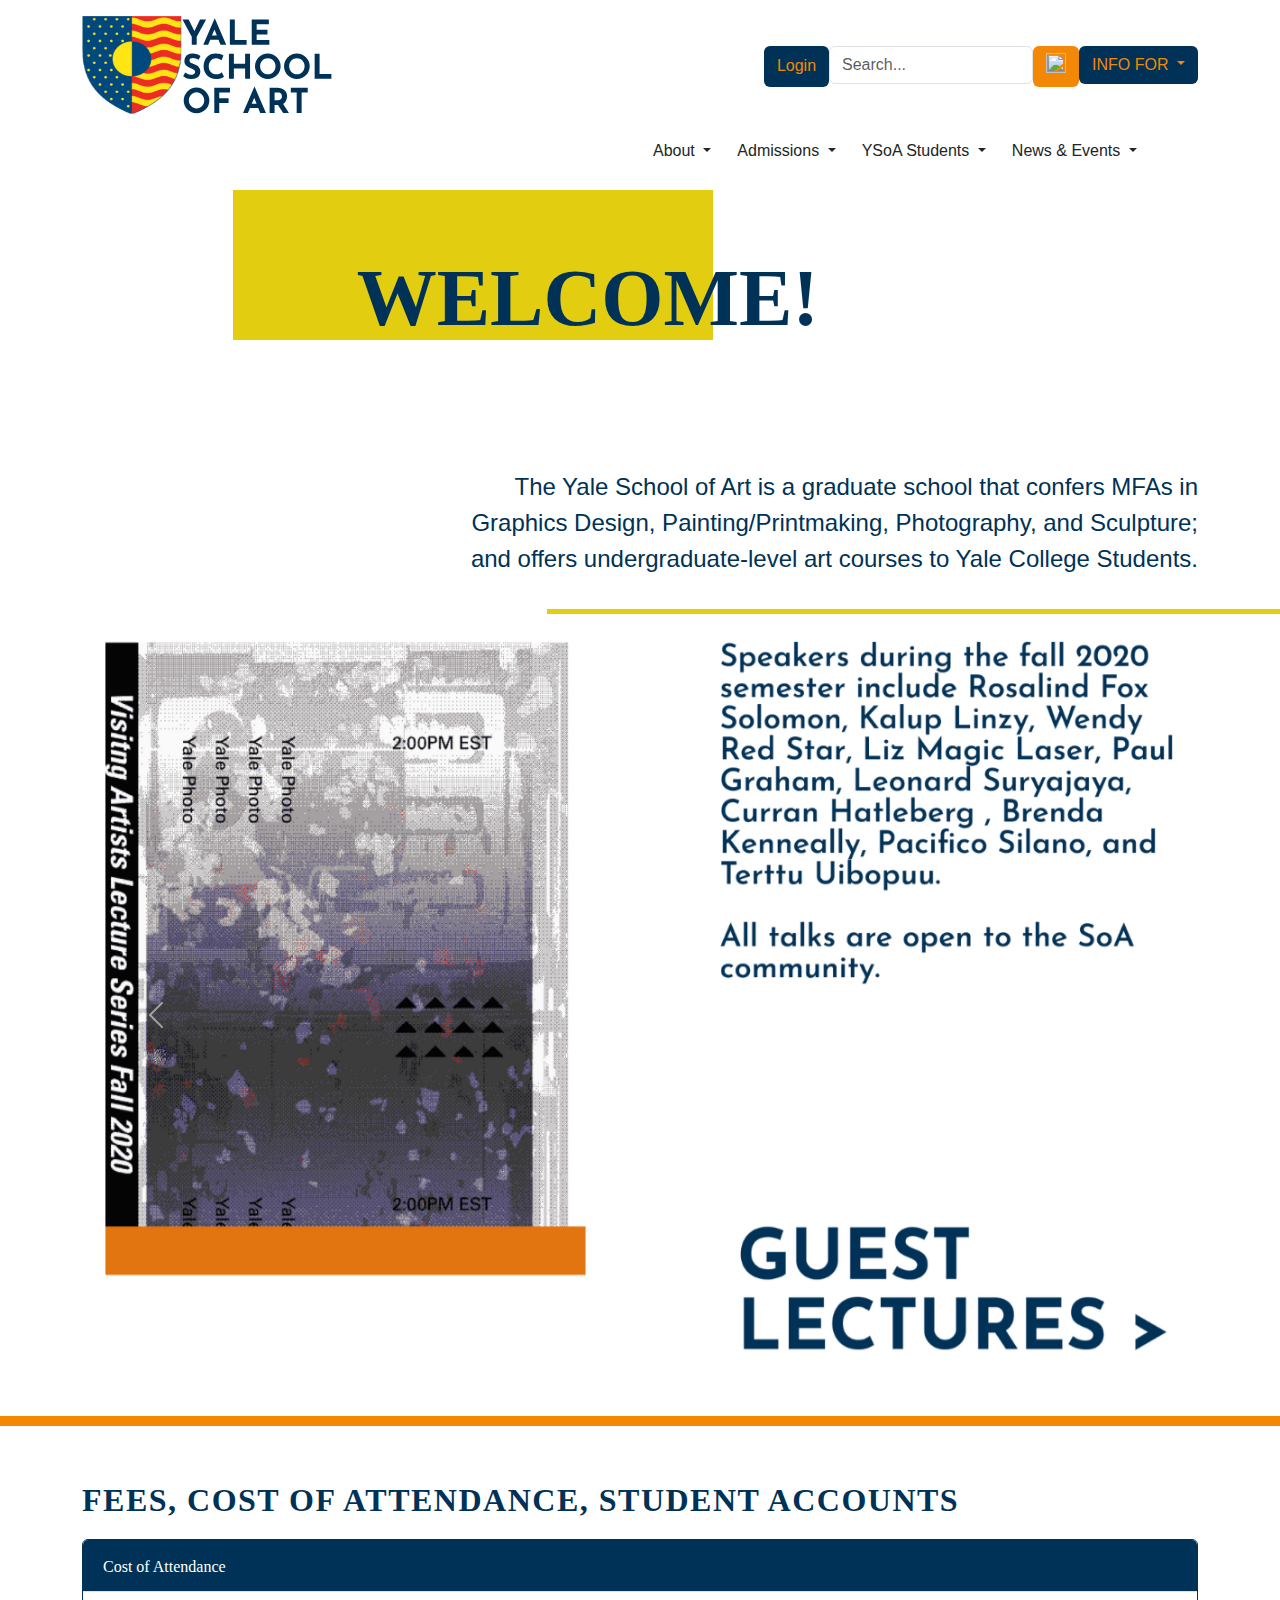
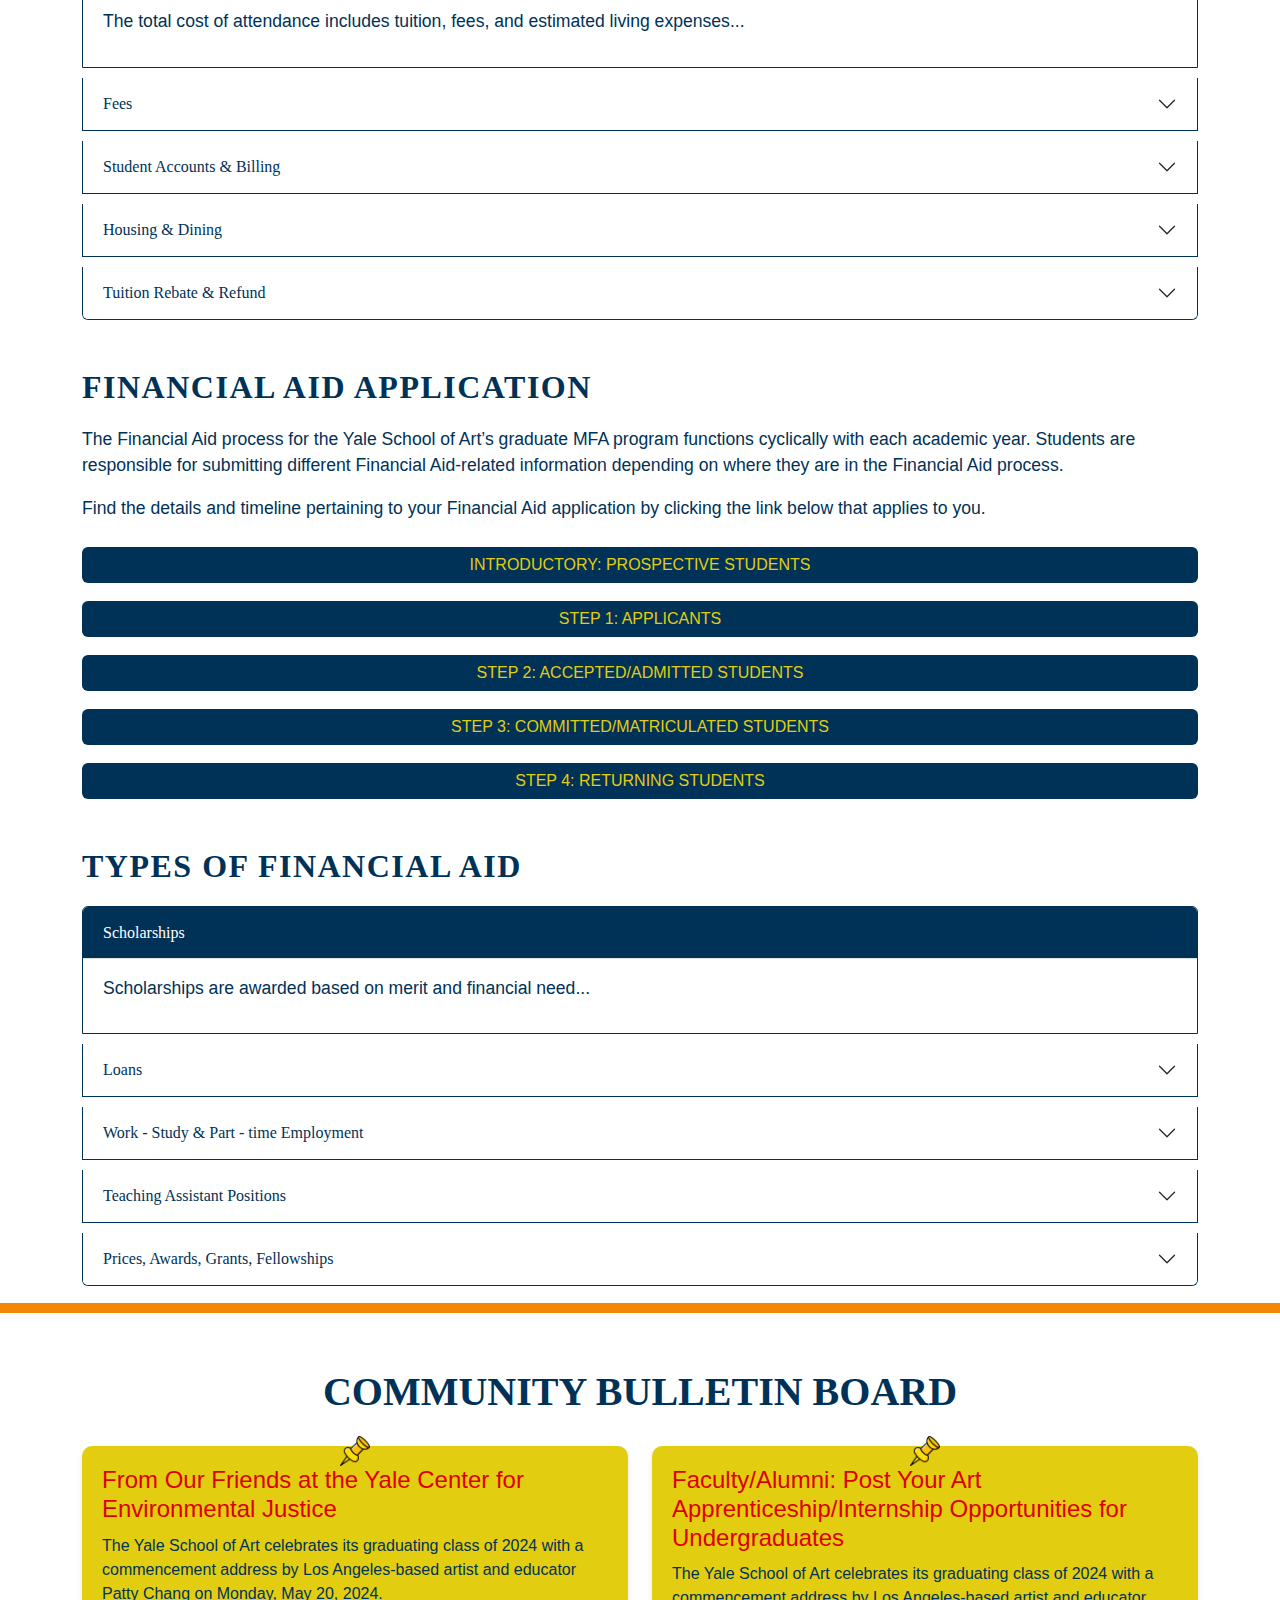
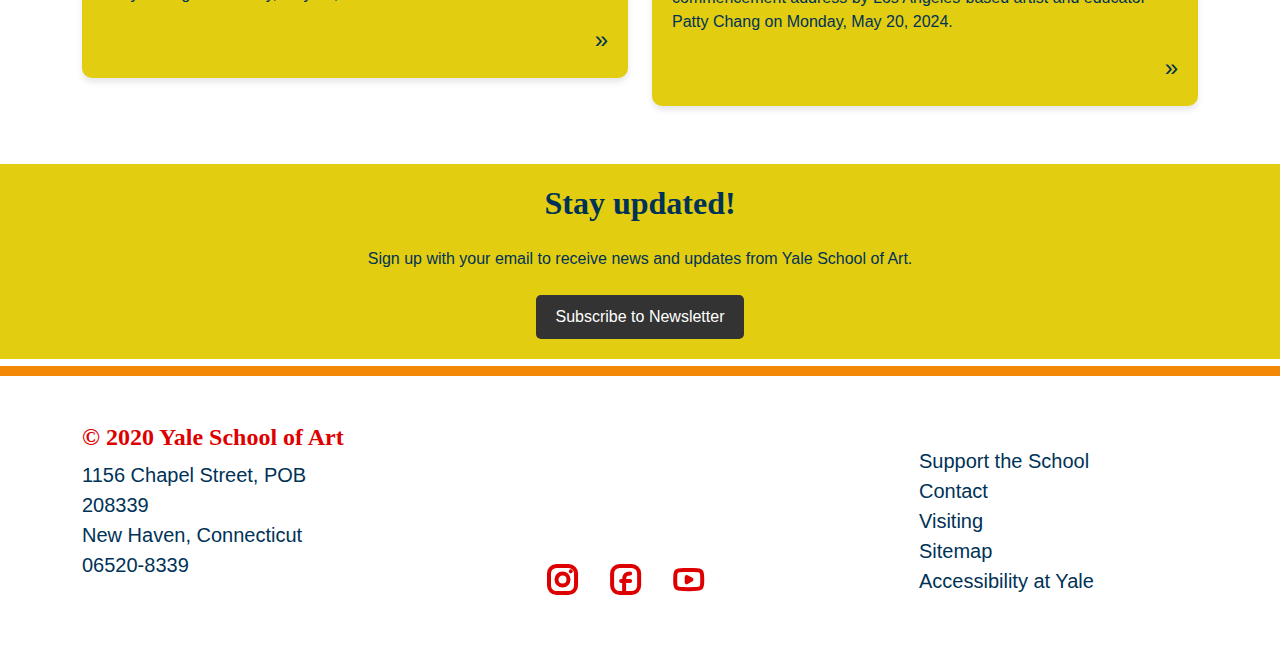
==== index.html @ 080f5b9a "project" ====
<!DOCTYPE html>
<html lang="en">
<head>
    <meta charset="UTF-8">
    <meta name="viewport" content="width=device-width, initial-scale=1.0">
    <title>Home - Yale School of Art</title>
    <link href="https://cdn.jsdelivr.net/npm/bootstrap@5.3.3/dist/css/bootstrap.min.css" rel="stylesheet" integrity="sha384-QWTKZyjpPEjISv5WaRU9OFeRpok6YctnYmDr5pNlyT2bRjXh0JMhjY6hW+ALEwIH" crossorigin="anonymous">
    <script src="https://cdn.jsdelivr.net/npm/bootstrap@5.3.3/dist/js/bootstrap.bundle.min.js" integrity="sha384-YvpcrYf0tY3lHB60NNkmXc5s9fDVZLESaAA55NDzOxhy9GkcIdslK1eN7N6jIeHz" crossorigin="anonymous"></script>
    <link rel="stylesheet" href="style.css">
</head>
<body>
    <header class="container">
      <div class="row justify-content-between py-3 align-items-center">
        <div class="col d-flex flex-wrap">
          <a class="navbar-brand" href="index.html">
            <img class="logo" src="images/logo.png" alt="Yale Logo">
          </a>
          <h1 class="YSoA align-self-center">Yale School of Art</h1>
          <svg class="col-lg-auto logo-text" viewBox="0 0 211 134" fill="none" xmlns="http://www.w3.org/2000/svg">
            <path d="M13.728 26.008L0.72 1.672H9.312L18.432 20.008L16.368 20.152L25.344 1.672H33.936L20.688 26.008V37H13.728V26.008ZM29.9198 37L45.8558 0.279998H46.2398L62.1758 37H54.1118L43.9358 11.176L48.9758 7.72L36.7838 37H29.9198ZM40.8158 24.232H51.4238L53.8718 30.088H38.6558L40.8158 24.232ZM67.3256 1.672H74.2856V30.28H90.8936V37H67.3256V1.672ZM98.0756 1.672H122.172V8.392H105.036V15.928H120.204V22.648H105.036V30.28H122.844V37H98.0756V1.672ZM23.424 58.216C22.08 57.48 20.704 56.872 19.296 56.392C17.92 55.912 16.624 55.672 15.408 55.672C13.904 55.672 12.72 55.976 11.856 56.584C10.992 57.192 10.56 58.104 10.56 59.32C10.56 60.152 10.88 60.904 11.52 61.576C12.192 62.216 13.04 62.792 14.064 63.304C15.12 63.816 16.208 64.28 17.328 64.696C18.352 65.08 19.36 65.544 20.352 66.088C21.376 66.6 22.288 67.256 23.088 68.056C23.888 68.824 24.528 69.8 25.008 70.984C25.488 72.136 25.728 73.56 25.728 75.256C25.728 77.048 25.264 78.712 24.336 80.248C23.408 81.784 22.048 83.032 20.256 83.992C18.464 84.92 16.256 85.384 13.632 85.384C12.288 85.384 10.912 85.256 9.504 85C8.128 84.712 6.768 84.296 5.424 83.752C4.08 83.176 2.784 82.456 1.536 81.592L4.608 76.168C5.44 76.776 6.336 77.32 7.296 77.8C8.288 78.248 9.28 78.6 10.272 78.856C11.264 79.112 12.176 79.24 13.008 79.24C13.84 79.24 14.672 79.128 15.504 78.904C16.368 78.648 17.072 78.232 17.616 77.656C18.192 77.08 18.48 76.28 18.48 75.256C18.48 74.552 18.24 73.912 17.76 73.336C17.312 72.76 16.688 72.232 15.888 71.752C15.12 71.272 14.272 70.856 13.344 70.504C12.256 70.088 11.136 69.608 9.984 69.064C8.832 68.52 7.744 67.864 6.72 67.096C5.728 66.296 4.912 65.32 4.272 64.168C3.664 62.984 3.36 61.544 3.36 59.848C3.36 57.8 3.808 56.024 4.704 54.52C5.632 53.016 6.928 51.832 8.592 50.968C10.256 50.072 12.176 49.576 14.352 49.48C17.2 49.48 19.504 49.816 21.264 50.488C23.056 51.16 24.656 51.96 26.064 52.888L23.424 58.216ZM59.0404 82.072C58.6564 82.392 57.9364 82.824 56.8804 83.368C55.8564 83.912 54.5924 84.392 53.0884 84.808C51.5844 85.224 49.9204 85.416 48.0964 85.384C45.3124 85.32 42.8164 84.824 40.6084 83.896C38.4324 82.936 36.5764 81.64 35.0404 80.008C33.5364 78.376 32.3844 76.504 31.5844 74.392C30.7844 72.28 30.3844 70.024 30.3844 67.624C30.3844 64.936 30.7844 62.472 31.5844 60.232C32.4164 57.992 33.5844 56.056 35.0884 54.424C36.6244 52.792 38.4484 51.528 40.5604 50.632C42.6724 49.736 45.0084 49.288 47.5684 49.288C49.9364 49.288 52.0324 49.608 53.8564 50.248C55.6804 50.888 57.1684 51.576 58.3204 52.312L55.5844 58.888C54.7844 58.28 53.7124 57.656 52.3684 57.016C51.0564 56.344 49.5364 56.008 47.8084 56.008C46.4644 56.008 45.1684 56.296 43.9204 56.872C42.7044 57.416 41.6164 58.2 40.6564 59.224C39.7284 60.248 38.9924 61.448 38.4484 62.824C37.9044 64.168 37.6324 65.64 37.6324 67.24C37.6324 68.936 37.8724 70.488 38.3524 71.896C38.8644 73.304 39.5844 74.52 40.5124 75.544C41.4404 76.536 42.5444 77.304 43.8244 77.848C45.1364 78.392 46.6084 78.664 48.2404 78.664C50.1284 78.664 51.7444 78.36 53.0884 77.752C54.4324 77.144 55.4564 76.504 56.1604 75.832L59.0404 82.072ZM95.7251 49.672V85H88.7651V70.648H72.9731V85H66.0131V49.672H72.9731V63.928H88.7651V49.672H95.7251ZM102.666 67.384C102.666 64.952 103.13 62.648 104.058 60.472C104.986 58.296 106.266 56.376 107.898 54.712C109.562 53.016 111.482 51.688 113.658 50.728C115.834 49.768 118.17 49.288 120.666 49.288C123.13 49.288 125.45 49.768 127.626 50.728C129.802 51.688 131.722 53.016 133.386 54.712C135.082 56.376 136.394 58.296 137.322 60.472C138.282 62.648 138.762 64.952 138.762 67.384C138.762 69.88 138.282 72.216 137.322 74.392C136.394 76.568 135.082 78.488 133.386 80.152C131.722 81.784 129.802 83.064 127.626 83.992C125.45 84.92 123.13 85.384 120.666 85.384C118.17 85.384 115.834 84.92 113.658 83.992C111.482 83.064 109.562 81.784 107.898 80.152C106.266 78.488 104.986 76.568 104.058 74.392C103.13 72.216 102.666 69.88 102.666 67.384ZM109.866 67.384C109.866 68.952 110.138 70.424 110.682 71.8C111.258 73.144 112.042 74.344 113.034 75.4C114.058 76.424 115.226 77.224 116.538 77.8C117.882 78.376 119.338 78.664 120.906 78.664C122.41 78.664 123.802 78.376 125.082 77.8C126.394 77.224 127.53 76.424 128.49 75.4C129.45 74.344 130.202 73.144 130.746 71.8C131.29 70.424 131.562 68.952 131.562 67.384C131.562 65.784 131.274 64.296 130.698 62.92C130.154 61.544 129.386 60.344 128.394 59.32C127.434 58.264 126.298 57.448 124.986 56.872C123.674 56.296 122.25 56.008 120.714 56.008C119.178 56.008 117.754 56.296 116.442 56.872C115.13 57.448 113.978 58.264 112.986 59.32C111.994 60.344 111.226 61.544 110.682 62.92C110.138 64.296 109.866 65.784 109.866 67.384ZM143.541 67.384C143.541 64.952 144.005 62.648 144.933 60.472C145.861 58.296 147.141 56.376 148.773 54.712C150.437 53.016 152.357 51.688 154.533 50.728C156.709 49.768 159.045 49.288 161.541 49.288C164.005 49.288 166.325 49.768 168.501 50.728C170.677 51.688 172.597 53.016 174.261 54.712C175.957 56.376 177.269 58.296 178.197 60.472C179.157 62.648 179.637 64.952 179.637 67.384C179.637 69.88 179.157 72.216 178.197 74.392C177.269 76.568 175.957 78.488 174.261 80.152C172.597 81.784 170.677 83.064 168.501 83.992C166.325 84.92 164.005 85.384 161.541 85.384C159.045 85.384 156.709 84.92 154.533 83.992C152.357 83.064 150.437 81.784 148.773 80.152C147.141 78.488 145.861 76.568 144.933 74.392C144.005 72.216 143.541 69.88 143.541 67.384ZM150.741 67.384C150.741 68.952 151.013 70.424 151.557 71.8C152.133 73.144 152.917 74.344 153.909 75.4C154.933 76.424 156.101 77.224 157.413 77.8C158.757 78.376 160.213 78.664 161.781 78.664C163.285 78.664 164.677 78.376 165.957 77.8C167.269 77.224 168.405 76.424 169.365 75.4C170.325 74.344 171.077 73.144 171.621 71.8C172.165 70.424 172.437 68.952 172.437 67.384C172.437 65.784 172.149 64.296 171.573 62.92C171.029 61.544 170.261 60.344 169.269 59.32C168.309 58.264 167.173 57.448 165.861 56.872C164.549 56.296 163.125 56.008 161.589 56.008C160.053 56.008 158.629 56.296 157.317 56.872C156.005 57.448 154.853 58.264 153.861 59.32C152.869 60.344 152.101 61.544 151.557 62.92C151.013 64.296 150.741 65.784 150.741 67.384ZM186.576 49.672H193.536V78.28H210.144V85H186.576V49.672ZM2.4 115.384C2.4 112.952 2.864 110.648 3.792 108.472C4.72 106.296 6 104.376 7.632 102.712C9.296 101.016 11.216 99.688 13.392 98.728C15.568 97.768 17.904 97.288 20.4 97.288C22.864 97.288 25.184 97.768 27.36 98.728C29.536 99.688 31.456 101.016 33.12 102.712C34.816 104.376 36.128 106.296 37.056 108.472C38.016 110.648 38.496 112.952 38.496 115.384C38.496 117.88 38.016 120.216 37.056 122.392C36.128 124.568 34.816 126.488 33.12 128.152C31.456 129.784 29.536 131.064 27.36 131.992C25.184 132.92 22.864 133.384 20.4 133.384C17.904 133.384 15.568 132.92 13.392 131.992C11.216 131.064 9.296 129.784 7.632 128.152C6 126.488 4.72 124.568 3.792 122.392C2.864 120.216 2.4 117.88 2.4 115.384ZM9.6 115.384C9.6 116.952 9.872 118.424 10.416 119.8C10.992 121.144 11.776 122.344 12.768 123.4C13.792 124.424 14.96 125.224 16.272 125.8C17.616 126.376 19.072 126.664 20.64 126.664C22.144 126.664 23.536 126.376 24.816 125.8C26.128 125.224 27.264 124.424 28.224 123.4C29.184 122.344 29.936 121.144 30.48 119.8C31.024 118.424 31.296 116.952 31.296 115.384C31.296 113.784 31.008 112.296 30.432 110.92C29.888 109.544 29.12 108.344 28.128 107.32C27.168 106.264 26.032 105.448 24.72 104.872C23.408 104.296 21.984 104.008 20.448 104.008C18.912 104.008 17.488 104.296 16.176 104.872C14.864 105.448 13.712 106.264 12.72 107.32C11.728 108.344 10.96 109.544 10.416 110.92C9.872 112.296 9.6 113.784 9.6 115.384ZM45.435 97.672H67.515V104.392H52.395V112.408H65.499V119.128H52.395V133H45.435V97.672ZM85.8416 133L101.778 96.28H102.162L118.098 133H110.034L99.8576 107.176L104.898 103.72L92.7056 133H85.8416ZM96.7376 120.232H107.346L109.794 126.088H94.5776L96.7376 120.232ZM133.952 97.672C136.16 97.672 138.128 97.96 139.856 98.536C141.584 99.08 143.024 99.88 144.176 100.936C145.36 101.96 146.256 103.208 146.864 104.68C147.472 106.12 147.776 107.752 147.776 109.576C147.776 111.016 147.552 112.456 147.104 113.896C146.688 115.336 145.984 116.648 144.992 117.832C144.032 119.016 142.752 119.976 141.152 120.712C139.552 121.416 137.568 121.768 135.2 121.768H130.208V133H123.248V97.672H133.952ZM135.152 115.048C136.208 115.048 137.088 114.872 137.792 114.52C138.496 114.168 139.04 113.72 139.424 113.176C139.84 112.632 140.128 112.072 140.288 111.496C140.48 110.888 140.576 110.328 140.576 109.816C140.576 109.432 140.512 108.952 140.384 108.376C140.288 107.768 140.064 107.16 139.712 106.552C139.36 105.944 138.816 105.432 138.08 105.016C137.376 104.6 136.416 104.392 135.2 104.392H130.208V115.048H135.152ZM141.68 119.368L150.416 133H142.304L133.376 119.56L141.68 119.368ZM153.051 97.672H176.859V104.392H168.267V133H161.307V104.392H153.051V97.672Z" fill="#003257"/>
          </svg>
        </div>
        <div class="col-md-auto d-flex flex-wrap box-2 ">
          <button type="button" class="btn btn-login" data-bs-toggle="modal" data-bs-target="#loginModal">
            Login
          </button>
            <form class="col-lg-auto  mb-lg-0" role="search">
              <input type="search" class="form-control" placeholder="Search..." aria-label="Search">
            </form>
            <button type="button" class="btn btn-search"><img src="https://www.svgrepo.com/show/55048/search.svg" width="20px" height="20px" alt=""></button> 
            <div class="dropdown">
              <button class="btn btn-login dropdown-toggle" type="button" data-bs-toggle="dropdown" aria-expanded="false">
                INFO FOR
              </button>
              <ul class="dropdown-menu">
                <li><a class="dropdown-item" href="#">Visitors</a></li>
                <li><a class="dropdown-item" href="#">Current Students</a></li>
                <li><a class="dropdown-item" href="#">General Audience</a></li>
              </ul>
            </div>
        </div>
      </div>
      <nav class="container navbar navbar-expand-lg py-0">  
        <div class="d-flex flex-wrap offset-md-6 justify-content-end">
            <button class="navbar-toggler" type="button" data-bs-toggle="collapse" data-bs-target="#navbarNav" aria-controls="navbarNav" aria-expanded="false" aria-label="Toggle navigation">
                <span class="navbar-toggler-icon"></span>
            </button>
            <div  class="collapse navbar-collapse" id="navbarNav">
                <div class="dropdown">
                    <button class="btn dropdown-toggle" type="button" data-bs-toggle="dropdown" aria-expanded="false">
                      About
                    </button>
                    <ul class="dropdown-menu">
                      <li><a class="dropdown-item" href="#">History</a></li>
                      <li><a class="dropdown-item" href="#">Mission Statement</a></li>
                      <li><a class="dropdown-item" href="#">People</a>
                        <ul>
                          <li><a class="dropdown-item" href="#">Faculty & Staff</a></li>
                          <li><a class="dropdown-item" href="#">Current Students</a></li>
                          <li><a class="dropdown-item" href="#">Alumni</a></li>
                          <li><a class="dropdown-item" href="#">Friends of the School</a></li>
                        </ul>
                      </li>
                    </ul>
                  </div>
                  <div class="dropdown">
                    <button class="btn dropdown-toggle" type="button" data-bs-toggle="dropdown" aria-expanded="false">
                      Admissions
                    </button>
                    <ul class="dropdown-menu">
                      <li><a class="dropdown-item" href="graduate-ad.html">Graduate Admission</a><ul><li><a class="dropdown-item" href="#">Portfolio Requirements</a></li></ul></li>
                      <li><a class="dropdown-item" href="#">Financial Aid</a><ul><li><a class="dropdown-item" href="#">Tuition, Fees, <br> & Cost of Attendance</a></li></ul></li>
                      <li><a class="dropdown-item" href="#">Graduate Study Area</a></li>
                      <li><a class="dropdown-item" href="#">Courses</a></li>
                      <li><a class="dropdown-item" href="#">Housing</a></li>
                      <li><a class="dropdown-item" href="#">Brochures & Documentation</a></li>
                    </ul>
                  </div>
                  <div class="dropdown">
                    <button class="btn dropdown-toggle" type="button" data-bs-toggle="dropdown" aria-expanded="false">
                      YSoA Students
                    </button>
                    <ul class="dropdown-menu">
                      <li><a class="dropdown-item" href="#">Student Resources</a>
                        <ul>
                          <li><a class="dropdown-item" href="#">Academic Regulations</a></li>
                          <li><a class="dropdown-item" href="#">Community Bulletin Board</a></li>
                          <li><a class="dropdown-item" href="#">Yale University Resources & Services</a></li>
                          <li><a class="dropdown-item" href="#">Resources on Sexual Misconduct</a></li>
                          <li><a class="dropdown-item" href="#">Policy Statements</a></li>
                        </ul>
                      </li>
                      <li><a class="dropdown-item" href="#">Facilities</a></li>
                      <li><a class="dropdown-item" href="#">Undergraduate Studies in Art</a></li>
                    </ul>
                  </div>
                  <div class="dropdown">
                    <button class="btn dropdown-toggle" type="button" data-bs-toggle="dropdown" aria-expanded="false">
                      News & Events
                    </button>
                    <ul class="dropdown-menu">
                      <li><a class="dropdown-item" href="yale-news.html">News</a></li>
                      <li><a class="dropdown-item" href="#">Events</a></li>
                      <li><a class="dropdown-item" href="#">Exhibitions</a></li>
                      <li><a class="dropdown-item" href="#">Open Studios</a></li>
                      <li><a class="dropdown-item" href="#">Publication</a></li>
                      <li><a class="dropdown-item" href="yale-calendar.html">Calendar</a></li>
                    </ul>
                  </div>
            </div>
        </div>
      </nav> 
    </header>      

    <div class="modal fade" id="loginModal" tabindex="-1" aria-labelledby="loginModalLabel" aria-hidden="true">
      <div class="modal-dialog modal-dialog-centered">
          <div class="modal-content">
              <div class="modal-header">
                  <h5 class="modal-title" id="loginModalLabel">Login</h5>
                  <button type="button" class="btn-close" data-bs-dismiss="modal" aria-label="Close"></button>
              </div>
              <div class="modal-body">
                  <form>
                      <div class="mb-3">
                          <label for="email" class="form-label">Email address</label>
                          <input type="email" class="form-control" id="email" required>
                      </div>
                      <div class="mb-3">
                          <label for="password" class="form-label">Password</label>
                          <input type="password" class="form-control" id="password" required>
                      </div>
                      <button type="submit" class="btn btn-login">Login</button>
                  </form>
              </div>
          </div>
      </div>
    </div>

    <main>
      <div class="main-block offset-md-1">
        <div class="rectangle-container">
          <div class="rectangle-div"></div>
          <h1 class="main-text">WELCOME!</h1>
        </div>
      </div>
      <div class="container">
        <p class="description text-end">The Yale School of Art is a graduate school that confers MFAs in <br> Graphics Design, Painting/Printmaking, Photography, and Sculpture; <br>
          and offers undergraduate-level art courses to Yale College Students.</p>
          <div class="underline offset-md-5"></div>
      </div>

      <div id="carouselExampleIndicators" class="carousel slide container" data-bs-ride="carousel">
        <div class="carousel-indicators">
            <button type="button" data-bs-target="#carouselExampleIndicators" data-bs-slide-to="0" class="active" aria-current="true" aria-label="Slide 1"></button>
            <button type="button" data-bs-target="#carouselExampleIndicators" data-bs-slide-to="1" aria-label="Slide 2"></button>
            <button type="button" data-bs-target="#carouselExampleIndicators" data-bs-slide-to="2" aria-label="Slide 3"></button>
            <button type="button" data-bs-target="#carouselExampleIndicators" data-bs-slide-to="3" aria-label="Slide 4"></button>
        </div>
        <div class="carousel-inner">
            <div class="carousel-item active">
                <img src="images/img1.png" class="d-block w-100" alt="...">
            </div>
            <div class="carousel-item">
                <img src="images/img2.png" class="d-block w-100" alt="...">
            </div>
            <div class="carousel-item">
                <img src="images/img3.png" class="d-block w-100" alt="...">
            </div>
            <div class="carousel-item">
              <img src="images/img4.png" class="d-block w-100" alt="...">
            </div>
        </div>
        <button class="carousel-control-prev" type="button" data-bs-target="#carouselExampleIndicators" data-bs-slide="prev">
            <span class="carousel-control-prev-icon" aria-hidden="true"></span>
            <span class="visually-hidden">Previous</span>
        </button>
        <button class="carousel-control-next" type="button" data-bs-target="#carouselExampleIndicators" data-bs-slide="next">
            <span class="carousel-control-next-icon" aria-hidden="true"></span>
            <span class="visually-hidden">Next</span>
        </button>
      </div>
      <div class="orange-underline"></div>

      <div class="container mt-5">
        <!-- Fees, Cost of Attendance, Student Accounts Section -->
        <h2 class="section-heading">Fees, Cost of Attendance, Student Accounts</h2>
        <div class="accordion" id="feesAccordion">
            <div class="accordion-item">
                <h2 class="accordion-header" id="headingOne">
                    <button class="accordion-button" type="button" data-bs-toggle="collapse" data-bs-target="#collapseOne" aria-expanded="true" aria-controls="collapseOne">
                        Cost of Attendance
                    </button>
                </h2>
                <div id="collapseOne" class="accordion-collapse collapse show" aria-labelledby="headingOne" data-bs-parent="#feesAccordion">
                    <div class="accordion-body">
                        <p class="info-text">The total cost of attendance includes tuition, fees, and estimated living expenses...</p>
                    </div>
                </div>
            </div>
            <div class="accordion-item">
                <h2 class="accordion-header" id="headingTwo">
                    <button class="accordion-button collapsed" type="button" data-bs-toggle="collapse" data-bs-target="#collapseTwo" aria-expanded="false" aria-controls="collapseTwo">
                        Fees
                    </button>
                </h2>
                <div id="collapseTwo" class="accordion-collapse collapse" aria-labelledby="headingTwo" data-bs-parent="#feesAccordion">
                    <div class="accordion-body">
                        <p class="info-text">A breakdown of fees including lab fees, material costs, and other mandatory charges...</p>
                    </div>
                </div>
            </div>
            <div class="accordion-item">
                <h2 class="accordion-header" id="headingThree">
                    <button class="accordion-button collapsed" type="button" data-bs-toggle="collapse" data-bs-target="#collapseThree" aria-expanded="false" aria-controls="collapseThree">
                        Student Accounts & Billing
                    </button>
                </h2>
                <div id="collapseThree" class="accordion-collapse collapse" aria-labelledby="headingThree" data-bs-parent="#feesAccordion">
                    <div class="accordion-body">
                        <p class="info-text">Details on how to access and manage your student account, payment deadlines...</p>
                    </div>
                </div>
            </div>
            <div class="accordion-item">
                <h2 class="accordion-header" id="headingFour">
                    <button class="accordion-button collapsed" type="button" data-bs-toggle="collapse" data-bs-target="#collapseFour" aria-expanded="false" aria-controls="collapseFour">
                        Housing & Dining
                    </button>
                </h2>
                <div id="collapseFour" class="accordion-collapse collapse" aria-labelledby="headingFour" data-bs-parent="#feesAccordion">
                    <div class="accordion-body">
                        <p class="info-text">Information on housing options, meal plans, and associated costs...</p>
                    </div>
                </div>
            </div>
            <div class="accordion-item">
                <h2 class="accordion-header" id="headingFive">
                    <button class="accordion-button collapsed" type="button" data-bs-toggle="collapse" data-bs-target="#collapseFive" aria-expanded="false" aria-controls="collapseFive">
                        Tuition Rebate & Refund
                    </button>
                </h2>
                <div id="collapseFive" class="accordion-collapse collapse" aria-labelledby="headingFive" data-bs-parent="#feesAccordion">
                    <div class="accordion-body">
                        <p class="info-text">Policies regarding tuition rebates, refunds, and withdrawal deadlines...</p>
                    </div>
                </div>
            </div>
        </div>

        <!-- Financial Aid Application Section -->
        <h2 class="section-heading mt-5">Financial Aid Application</h2>
        <p class="info-text">The Financial Aid process for the Yale School of Art’s graduate MFA program functions cyclically with each academic year. Students are responsible for submitting different Financial Aid-related information depending on where they are in the Financial Aid process.</p>
        <p class="info-text">Find the details and timeline pertaining to your Financial Aid application by clicking the link below that applies to you.</p>
        <div class="d-grid gap-2">
            <button class="btn btn-custom" type="button">Introductory: Prospective Students</button>
            <button class="btn btn-custom" type="button">Step 1: Applicants</button>
            <button class="btn btn-custom" type="button">Step 2: Accepted/Admitted Students</button>
            <button class="btn btn-custom" type="button">Step 3: Committed/Matriculated Students</button>
            <button class="btn btn-custom" type="button">Step 4: Returning Students</button>
        </div>

        <!-- Types of Financial Aid Section -->
        <h2 class="section-heading mt-5">Types of Financial Aid</h2>
        <div class="accordion" id="aidAccordion">
            <div class="accordion-item">
                <h2 class="accordion-header" id="headingAidOne">
                    <button class="accordion-button" type="button" data-bs-toggle="collapse" data-bs-target="#collapseAidOne" aria-expanded="true" aria-controls="collapseAidOne">
                        Scholarships
                    </button>
                </h2>
                <div id="collapseAidOne" class="accordion-collapse collapse show" aria-labelledby="headingAidOne" data-bs-parent="#aidAccordion">
                    <div class="accordion-body">
                        <p class="info-text">Scholarships are awarded based on merit and financial need...</p>
                    </div>
                </div>
            </div>
            <div class="accordion-item">
                <h2 class="accordion-header" id="headingAidTwo">
                    <button class="accordion-button collapsed" type="button" data-bs-toggle="collapse" data-bs-target="#collapseAidTwo" aria-expanded="false" aria-controls="collapseAidTwo">
                        Loans
                    </button>
                </h2>
                <div id="collapseAidTwo" class="accordion-collapse collapse" aria-labelledby="headingAidTwo" data-bs-parent="#aidAccordion">
                    <div class="accordion-body">
                        <p class="info-text">Information on federal and private loan options...</p>
                    </div>
                </div>
            </div>
            <div class="accordion-item">
                <h2 class="accordion-header" id="headingAidThree">
                    <button class="accordion-button collapsed" type="button" data-bs-toggle="collapse" data-bs-target="#collapseAidThree" aria-expanded="false" aria-controls="collapseAidThree">
                        Work - Study & Part - time Employment
                    </button>
                </h2>
                <div id="collapseAidThree" class="accordion-collapse collapse" aria-labelledby="headingAidThree" data-bs-parent="#aidAccordion">
                    <div class="accordion-body">
                        <p class="info-text">Opportunities for part-time work and federal work-study programs...</p>
                    </div>
                </div>
            </div>
            <div class="accordion-item">
                <h2 class="accordion-header" id="headingAidFour">
                    <button class="accordion-button collapsed" type="button" data-bs-toggle="collapse" data-bs-target="#collapseAidFour" aria-expanded="false" aria-controls="collapseAidFour">
                        Teaching Assistant Positions
                    </button>
                </h2>
                <div id="collapseAidFour" class="accordion-collapse collapse" aria-labelledby="headingAidFour" data-bs-parent="#aidAccordion">
                    <div class="accordion-body">
                        <p class="info-text">Details on becoming a teaching assistant and associated stipends...</p>
                    </div>
                </div>
            </div>
            <div class="accordion-item">
                <h2 class="accordion-header" id="headingAidFive">
                    <button class="accordion-button collapsed" type="button" data-bs-toggle="collapse" data-bs-target="#collapseAidFive" aria-expanded="false" aria-controls="collapseAidFive">
                        Prices, Awards, Grants, Fellowships
                    </button>
                </h2>
                <div id="collapseAidFive" class="accordion-collapse collapse" aria-labelledby="headingAidFive" data-bs-parent="#aidAccordion">
                    <div class="accordion-body">
                        <p class="info-text">Various awards, grants, and fellowship opportunities available to students...</p>
                    </div>
                </div>
            </div>
        </div>
    </div>
      <div class="orange-underline"></div>

      <div class="container my-5">
        <h2 class="bulletin-board-title text-center">COMMUNITY BULLETIN BOARD</h2>
        <div class="row">
            <div class="col-md-6">
                <div class="bulletin-card">
                    <div class="bulletin-pin"></div>
                    <h3>From Our Friends at the Yale Center for Environmental Justice</h3>
                    <p>The Yale School of Art celebrates its graduating class of 2024 with a commencement address by Los Angeles-based artist and educator Patty Chang on Monday, May 20, 2024.</p>
                    <div class="bulletin-link">
                        <span>&#xbb;</span>
                    </div>
                </div>
            </div>
            <div class="col-md-6">
                <div class="bulletin-card">
                    <div class="bulletin-pin"></div>
                    <h3>Faculty/Alumni: Post Your Art Apprenticeship/Internship Opportunities for Undergraduates</h3>
                    <p>The Yale School of Art celebrates its graduating class of 2024 with a commencement address by Los Angeles-based artist and educator Patty Chang on Monday, May 20, 2024.</p>
                    <div class="bulletin-link">
                        <span>&#xbb;</span>
                    </div>
                </div>
            </div>
        </div>
    </div>
    
      <section class="newsletter">
        <h2>Stay updated!</h2>
        <p class="mt-4">Sign up with your email to receive news and updates from Yale School of Art.</p>
        <div class="container mt-4">
          <button id="subscribeBtn" class="btn btn-primary">Subscribe to Newsletter</button>
      </div>
      </section>
      <div id="popupForm" class="popup">
        <div class="popup-content">
            <span class="close" id="closePopup">&times;</span>
            <form>
                <div class="form-group">
                    <label for="email">Email Address</label>
                    <input type="email" class="form-control" id="email" required>
                </div>
                <div class="form-group">
                    <label for="firstName">First Name</label>
                    <input type="text" class="form-control" id="firstName">
                </div>
                <div class="form-group">
                    <label for="lastName">Last Name</label>
                    <input type="text" class="form-control" id="lastName">
                </div>
                <div class="form-group">
                    <label>Are you an alum?</label><br>
                    <div class="form-check form-check-inline">
                        <input class="form-check-input" type="radio" name="alum" id="alumYes" value="yes">
                        <label class="form-check-label" for="alumYes">Yes</label>
                    </div>
                    <div class="form-check form-check-inline">
                        <input class="form-check-input" type="radio" name="alum" id="alumNo" value="no">
                        <label class="form-check-label" for="alumNo">No</label>
                    </div>
                </div>
                <div class="form-group">
                    <label for="gradYear">If alum, what is your graduation year?</label>
                    <input type="text" class="form-control" id="gradYear">
                </div>
                <div class="form-group">
                    <label for="gradArea">If alum, from which area did you graduate?</label>
                    <select class="form-control" id="gradArea">
                        <option>Not an Alum</option>
                        <!-- Add other options here -->
                    </select>
                </div>
                <div class="form-group">
                    <label for="academicTitle">Academic Title</label>
                    <input type="text" class="form-control" id="academicTitle">
                </div>
                <div class="form-group">
                    <label>Are you a prospective student?</label><br>
                    <div class="form-check form-check-inline">
                        <input class="form-check-input" type="radio" name="prospective" id="prospectiveYes" value="yes">
                        <label class="form-check-label" for="prospectiveYes">Yes</label>
                    </div>
                    <div class="form-check form-check-inline">
                        <input class="form-check-input" type="radio" name="prospective" id="prospectiveNo" value="no">
                        <label class="form-check-label" for="prospectiveNo">No</label>
                    </div>
                </div>
                <div class="form-group">
                    <label>I would like to receive:</label><br>
                    <div class="form-check">
                        <input class="form-check-input" type="checkbox" id="newsNewHaven">
                        <label class="form-check-label" for="newsNewHaven">News from New Haven</label>
                    </div>
                    <div class="form-check">
                        <input class="form-check-input" type="checkbox" id="weekSoA">
                        <label class="form-check-label" for="weekSoA">Week at SoA — 2023-24 Academic Year</label>
                    </div>
                </div>
                <div class="form-group">
                    <label>Contact Permissions</label>
                    <p>Yale School of Art will use the information you provide on this form to be in touch with you and to provide updates. Please check the box below to consent to being contacted by e-mail:</p>
                    <div class="form-check">
                        <input class="form-check-input" type="checkbox" id="contactEmail">
                        <label class="form-check-label" for="contactEmail">Email</label>
                    </div>
                </div>
                <button type="submit" class="btn btn-primary">Subscribe</button>
            </form>
        </div>
      </div>
    </main>
    <div class="orange-underline"></div>
   <!--Footer-->
    <div class="container">
      <footer class="d-flex flex-wrap justify-content-between align-items-end py-3 my-4">
        <div class="col mb-3">
          <h4>© 2020 Yale School of Art</h4>
          <p>1156 Chapel Street, POB 208339 <br>New Haven, Connecticut <br>06520-8339</p>
        </div>
    
        <div class="col mb-3 offset-md-2">
          <svg width="158" height="32" viewBox="0 0 158 32" fill="none" xmlns="http://www.w3.org/2000/svg">
            <path d="M92.1399 9.50993V21.5258C92.1399 25.6734 88.7775 29.0358 84.6299 29.0358H72.6141C68.4664 29.0358 65.1041 25.6734 65.1041 21.5258V9.50993C65.1041 5.36232 68.4664 2 72.6141 2H84.6299C88.7775 2 92.1399 5.36232 92.1399 9.50993Z" stroke="#DE0000" stroke-width="4" stroke-linecap="round" stroke-linejoin="round"/>
            <path d="M77.12 29.0356C77.12 24.5296 77.12 20.0237 77.12 15.5177C77.12 12.2321 77.871 9.50977 83.1279 9.50977" stroke="#DE0000" stroke-width="4" stroke-linecap="round" stroke-linejoin="round"/>
            <path d="M74.116 17.02H77.1199H83.1279" stroke="#DE0000" stroke-width="4" stroke-linecap="round" stroke-linejoin="round"/>
            <path d="M15.5178 21.5257C18.8359 21.5257 21.5258 18.8357 21.5258 15.5177C21.5258 12.1996 18.8359 9.50977 15.5178 9.50977C12.1997 9.50977 9.50989 12.1996 9.50989 15.5177C9.50989 18.8357 12.1997 21.5257 15.5178 21.5257Z" stroke="#DE0000" stroke-width="4" stroke-linecap="round" stroke-linejoin="round"/>
            <path d="M2 21.5258V9.50993C2 5.36232 5.36232 2 9.50993 2H21.5258C25.6734 2 29.0358 5.36232 29.0358 9.50993V21.5258C29.0358 25.6734 25.6734 29.0358 21.5258 29.0358H9.50993C5.36232 29.0358 2 25.6734 2 21.5258Z" stroke="#DE0000" stroke-width="4"/>
            <path d="M23.7788 7.2718L23.794 7.25488" stroke="#DE0000" stroke-width="4" stroke-linecap="round" stroke-linejoin="round"/>
            <path d="M144.43 15.5976L139.698 18.3012V12.894L144.43 15.5976Z" fill="black" stroke="#DE0000" stroke-width="4" stroke-linecap="round" stroke-linejoin="round"/>
            <path d="M128.208 16.5542V14.6413C128.208 10.7274 128.208 8.77048 129.432 7.51133C130.656 6.25218 132.583 6.19767 136.438 6.08866C138.264 6.03701 140.129 6 141.726 6C143.323 6 145.188 6.03701 147.015 6.08866C150.869 6.19767 152.796 6.25218 154.02 7.51133C155.244 8.77048 155.244 10.7274 155.244 14.6413V16.5542C155.244 20.468 155.244 22.425 154.02 23.6841C152.796 24.9433 150.869 24.9978 147.015 25.1068C145.188 25.1585 143.323 25.1955 141.726 25.1955C140.129 25.1955 138.264 25.1585 136.437 25.1068C132.583 24.9978 130.656 24.9433 129.432 23.6841C128.208 22.425 128.208 20.468 128.208 16.5542Z" stroke="#DE0000" stroke-width="4"/>
            </svg> 
        </div>
    
        <div class="col mb-3 offset-md-1">
          <ul class="nav flex-column">
            <li class="nav-item"><a href="#" class="nav-link p-0">Support the School</a></li>
            <li class="nav-item"><a href="#" class="nav-link p-0">Contact</a></li>
            <li class="nav-item"><a href="#" class="nav-link p-0">Visiting</a></li>
            <li class="nav-item"><a href="https://art.yale.edu/sitemap.xml" class="nav-link p-0">Sitemap</a></li>
            <li class="nav-item "><a href="#" class="nav-link p-0">Accessibility at Yale</a></li>
          </ul>
        </div>
      </footer>
    </div>

    <button onclick="topFunction()" id="goTopBtn" title="Go to top">Top</button>

    <script>
      document.getElementById('subscribeBtn').addEventListener('click', function() {
          document.getElementById('popupForm').style.display = 'block';
      });

      document.getElementById('closePopup').addEventListener('click', function() {
          document.getElementById('popupForm').style.display = 'none';
      });

      window.addEventListener('click', function(event) {
          if (event.target == document.getElementById('popupForm')) {
              document.getElementById('popupForm').style.display = 'none';
          }
      });
      let mybutton = document.getElementById("goTopBtn");

        window.onscroll = function() {scrollFunction()};

        function scrollFunction() {
            if (document.body.scrollTop > 20 || document.documentElement.scrollTop > 20) {
                mybutton.style.display = "block";
            } else {
                mybutton.style.display = "none";
            }
        }

        function topFunction() {
            document.body.scrollTop = 0;
            document.documentElement.scrollTop = 0;
        }
  </script>
  <script src="https://cdn.jsdelivr.net/npm/@popperjs/core@2.9.3/dist/umd/popper.min.js"></script>
  <script src="https://stackpath.bootstrapcdn.com/bootstrap/5.1.3/js/bootstrap.min.js"></script>

  </body>
</html>
---- style.css ----
html, body {
    overflow-x: hidden;
    box-sizing: border-box;
    color: #003257;
    font-family: Helvetica;
  }
  
  * {
    box-sizing: inherit;
  }
  
  img, table {
    max-width: 100%;
    height: auto;
  }
  .YSoA{
    display: none;
  }
  h1,h2,h4{
      font-family: 'Josefin sans';
      font-weight: bold;
    }
    .logo{
      width: 100px;
      height: 100px;
      }
    .logo-text{
      width: 150px ;
      height: 100px;
    }
    .nav-link{
      text-decoration: none;
      color: #003257;
    }
    h4{
      color: #de0000;
    }
  
    nav,button, footer p, .nav-item{
      font-size: 20px;
      color: #003257;
    }
    .modal-content, .btn-search {
      background-color: #F28805;
      color: #003257;
  }
  .btn-login {
      background-color: #003257;
      color: #F28805;
  }
    /* Welcome-text */
    .rectangle-div {
      position: absolute;
      top: 0;
      left: 126px;
      background-color: #e2cd10;
      width: 480px;
      height: 150px;
    }
    .main-text {
      font-family: 'Josefin sans';
      margin: 0;
      position: absolute;
      top: 60px;
      left: 250px;
      font-size: inherit;
      font-weight: 700;
      white-space: pre-wrap;
      display: inline-block;
      width: 628px;
      height: 150px;
      z-index: 1;
    }
    .main-block {
      width: 908px;
      display: flex;
      flex-direction: row;
      align-items: flex-start;
      justify-content: flex-start;
      padding: 0 var(--padding-58xl) 100px;
      box-sizing: border-box;
      max-width: 100%;
      font-size: 80px;
      color: var(--color-darkslategray);
      margin-top: 20px;
    }
    .rectangle-container {
      height: 259px;
      flex: 1;
      position: relative;
      max-width: 100%;
    }
    .description{
      color: #003257; 
      font-size: 1.5em;
      margin: 20px 0;
      padding-left: 10px;
    }
    .underline {
      display: inline-block;
      width: 800px;
      height: 5px;
      background-color: #E2CD10;
      margin-top: 10px;
    }
      .welcome-text-block{
      background-color: #E2CD10; 
      width: 250px;
      height: 50px;
      display: block;
      top: 0; 
      left: 0; 
    }
    /* Bulletin*/
  
    .bulletin-board-title {
      font-size: 2.5em;
      color: #003257;
      margin-bottom: 20px;
  }
  
  .bulletin-card {
      background-color: #E2CD10;
      border-radius: 10px;
      padding: 20px;
      margin: 10px 0;
      position: relative;
      box-shadow: 0px 4px 6px rgba(0, 0, 0, 0.1);
      transition: transform 0.3s;
      display: block;
  }
  
  .bulletin-card:hover {
      transform: translateY(-5px);
  }
  
  .bulletin-pin {
      position: absolute;
      top: -10px;
      left: 50%;
      transform: translateX(-50%);
      width: 30px;
      height: 30px;
      background: url('images/pin.png') no-repeat center center;
      background-size: contain;
  }
  
  .bulletin-card h3 {
      color: #de0000;
      font-size: 1.5em;
      margin-bottom: 10px;
  }
  
  .bulletin-card p {
      color: #003257;
      font-size: 1em;
  }
  
  .bulletin-link {
      text-align: right;
      font-size: 1.5em;
      color: #003257;
  }
  
  .bulletin-link span {
      transition: color 0.3s;
  }
  
  .bulletin-link span:hover {
      color: #de0000;
  }
    /* More Info*/
    .section-heading {
      color: #003257;
      margin-bottom: 20px;
      text-transform: uppercase;
      letter-spacing: 1.5px;
  }
  
  .accordion-button {
      color: #003257;
  }
  
  .accordion-button:focus {
      box-shadow: none;
  }
  
  .accordion-button:not(.collapsed) {
      color: #fff;
      background-color: #003257;
  }
  
  .accordion-item {
      border: 1px solid #003257;
      margin-bottom: 10px;
  }
  
  .btn-custom {
      background-color: #003257;
      color: #E2CD10;
      border: none;
      margin-top: 10px;
      text-transform: uppercase;
  }
  
  .btn-custom:hover {
      background-color: #E2CD10;
      color: #003257;
      border: 1px solid #003257;
  }
  
  .info-text {
      font-size: 1.1em;
      color: #003257;
  }
  
  
  /* Go To Top*/
  #goTopBtn {
    display: none;
    position: fixed;
    bottom: 20px;
    right: 30px;
    z-index: 100;
    font-size: 18px;
    border: none;
    outline: none;
    background-color: #E2CD10;
    color: #003257;
    cursor: pointer;
    padding: 15px;
    border-radius: 4px;
  }
  #goTopBtn:hover {
    background-color: #003257;
    color: #E2CD10;
  }
  /* Newsletter */
    main .newsletter {
      text-align: center;
      padding: 20px;
      background-color: #e2cd10;
    }
    
    main .newsletter form {
      display: flex;
      justify-content: center;
      align-items: center;
    }
    
    main .newsletter input[type="email"] {
      padding: 10px;
      border: 1px solid #ccc;
      border-radius: 5px;
      margin-right: 10px;
    }
    
    main .newsletter button {
      padding: 10px 20px;
      border: none;
      border-radius: 5px;
      background-color: #333;
      color: #fff;
    }
    
     /* Popup container */
     .popup {
      position: fixed;
      display: none;
      width: 100%;
      height: 100%;
      top: 0;
      left: 0;
      right: 0;
      bottom: 0;
      background-color: rgba(0,0,0,0.5);
      z-index: 1000;
    }
    
    /* Popup content */
    .popup-content {
      position: absolute;
      background: #e2cd10;
      border-radius: 5px;
      width: 90%;
      max-width: 600px;
      top: 50%;
      left: 50%;
      transform: translate(-50%, -50%);
      padding: 20px;
      box-shadow: 0 5px 15px rgba(0,0,0,0.3);
      overflow-y: auto;
      max-height: 90%;
    }
    
    /* Close button */
    .close {
      position: absolute;
      top: 10px;
      right: 15px;
      font-size: 18px;
      cursor: pointer;
    }
    /* Footer */
  
    .orange-underline {
      display: inline-block;
      width: 100%;
      height: 10px;
      background-color: #F28805;
    }
  
  
    @media (max-width: 991.98px){
  
      .logo {
        width: 80px;
        height: 80px;
      }
      .underline {
        width: 100%;
      }
      footer .col-md-6 {
        text-align: center;
      }
      footer .col-md-6.text-md-end {
        text-align: center;
      }
      nav,button, footer p, .nav-item{
        font-size: 15px;
      }
      .d1, .logo-text{
        display: none;
      }
      .rectangle-div {
        top: 20px;
        left: 63px;
      }
      .main-text {
        top: 80px;
        left:125px;
        font-weight: 500;
        height: 100px;
        width: 100px;
      }
      .main-block {
        margin-top: 40px;
      }
      .description{
        font-size: 1.1em;
      }
      .box-2{
        width: 100%;
      }
      .YSoA{
        display: block;
        font-size: 2.5em;
      }
    }
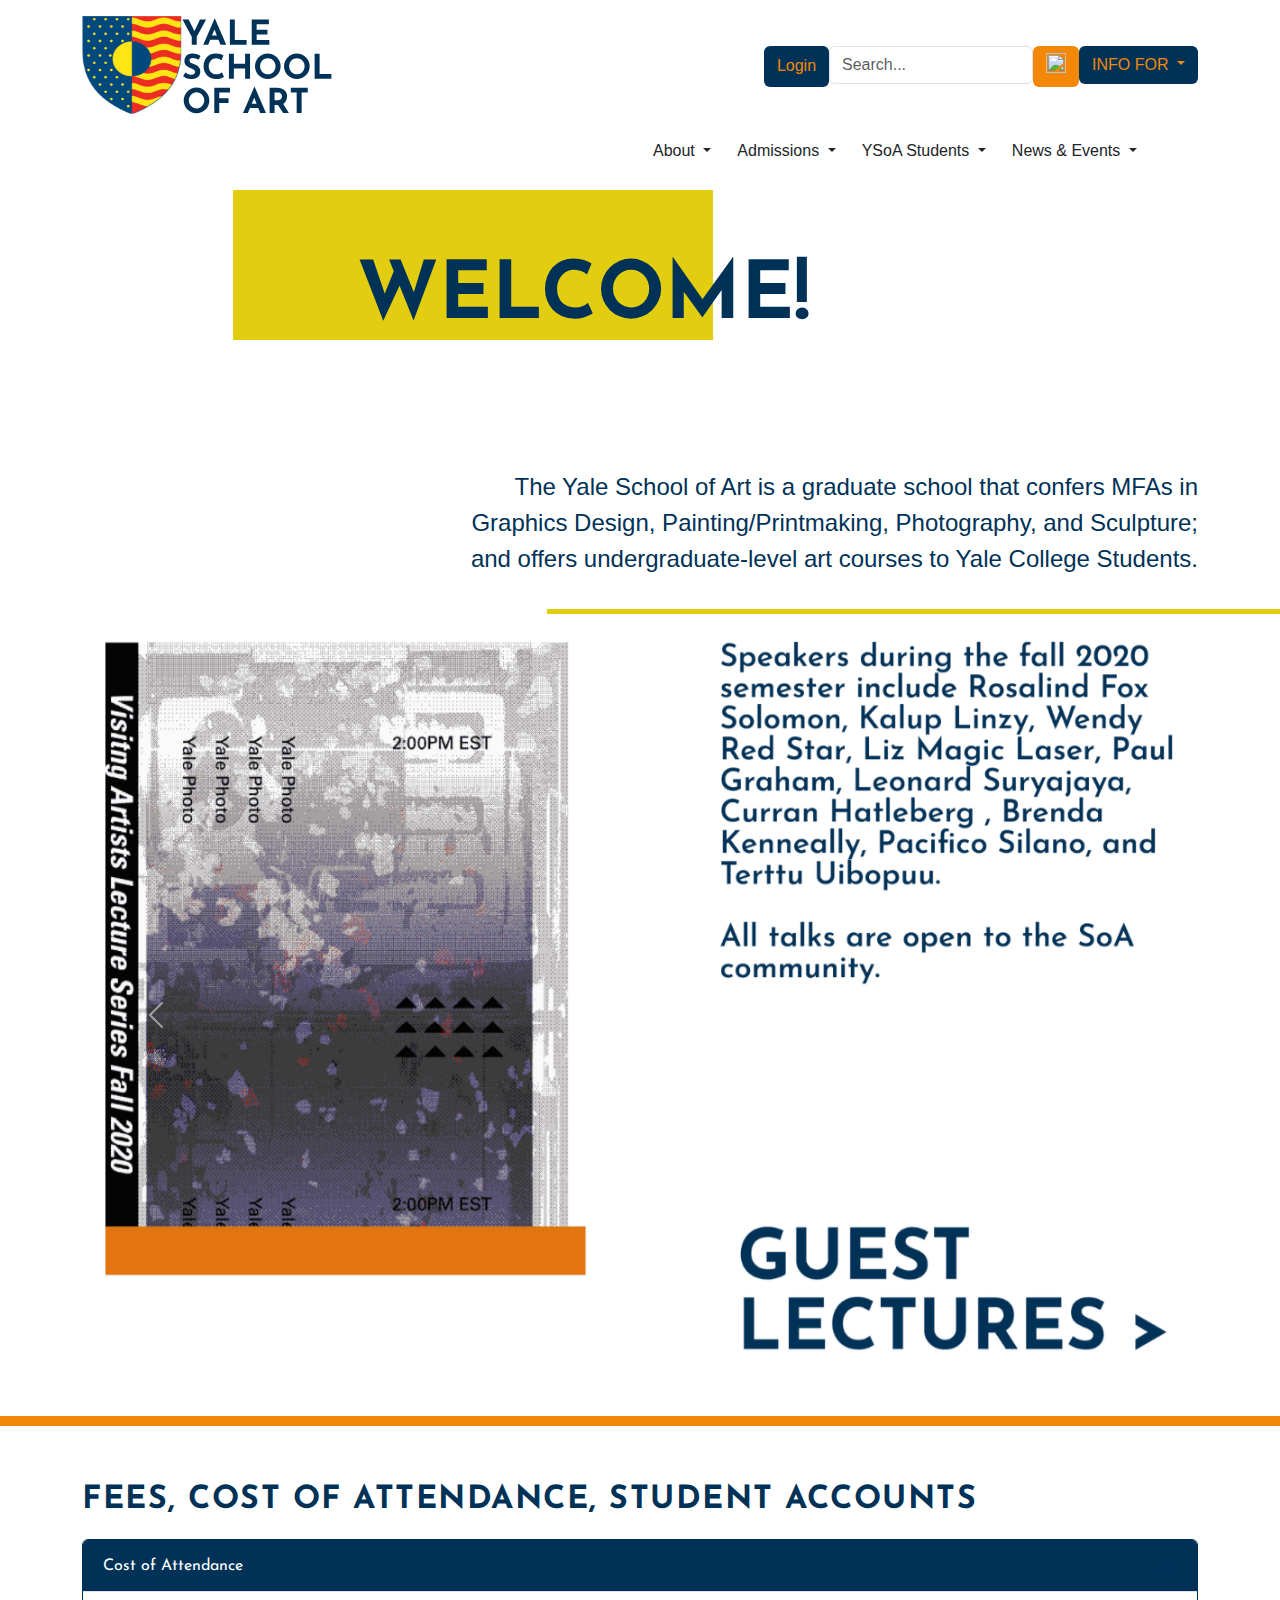
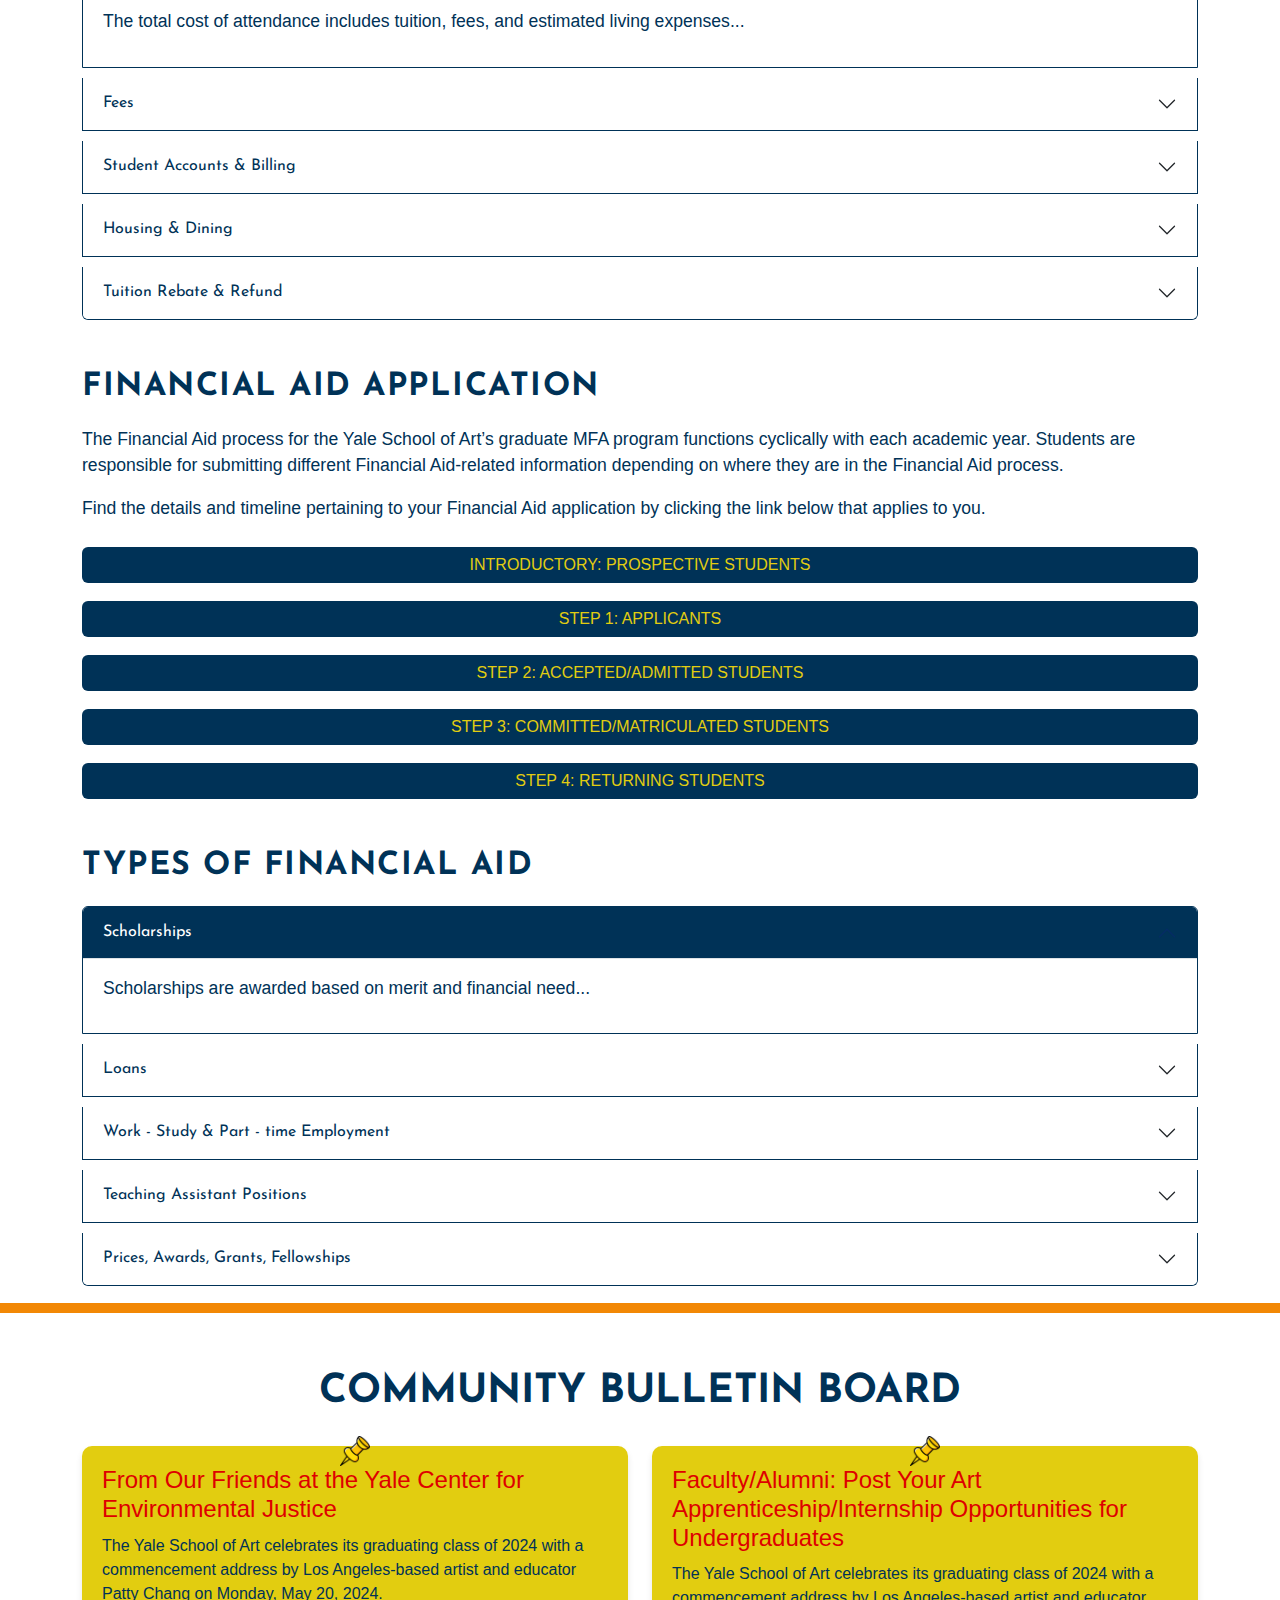
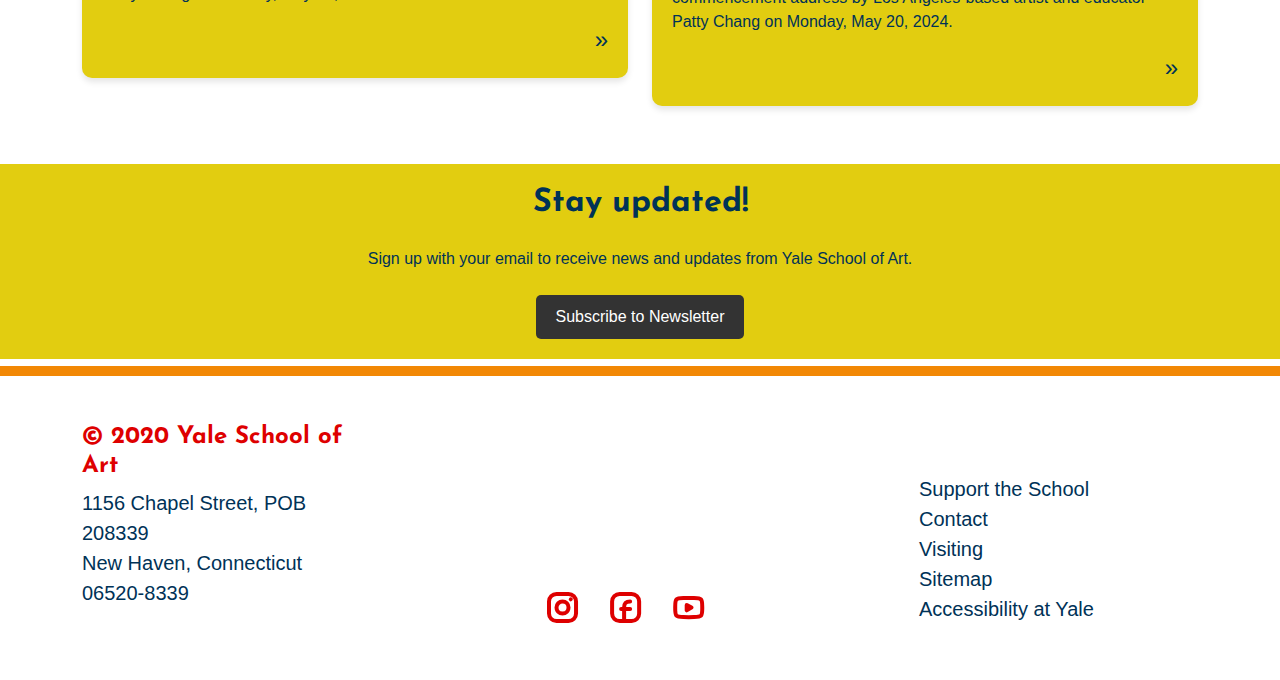
==== commit 8222e6d1: "Update index.html" ====
--- a/index.html
+++ b/index.html
@@ -6,6 +6,9 @@
     <title>Home - Yale School of Art</title>
     <link href="https://cdn.jsdelivr.net/npm/bootstrap@5.3.3/dist/css/bootstrap.min.css" rel="stylesheet" integrity="sha384-QWTKZyjpPEjISv5WaRU9OFeRpok6YctnYmDr5pNlyT2bRjXh0JMhjY6hW+ALEwIH" crossorigin="anonymous">
     <script src="https://cdn.jsdelivr.net/npm/bootstrap@5.3.3/dist/js/bootstrap.bundle.min.js" integrity="sha384-YvpcrYf0tY3lHB60NNkmXc5s9fDVZLESaAA55NDzOxhy9GkcIdslK1eN7N6jIeHz" crossorigin="anonymous"></script>
+    <link rel="preconnect" href="https://fonts.googleapis.com">
+    <link rel="preconnect" href="https://fonts.gstatic.com" crossorigin>
+    <link href="https://fonts.googleapis.com/css2?family=Josefin+Sans:ital,wght@0,100..700;1,100..700&display=swap" rel="stylesheet">
     <link rel="stylesheet" href="style.css">
 </head>
 <body>
@@ -507,4 +510,4 @@
   <script src="https://stackpath.bootstrapcdn.com/bootstrap/5.1.3/js/bootstrap.min.js"></script>
 
   </body>
-</html>+</html>
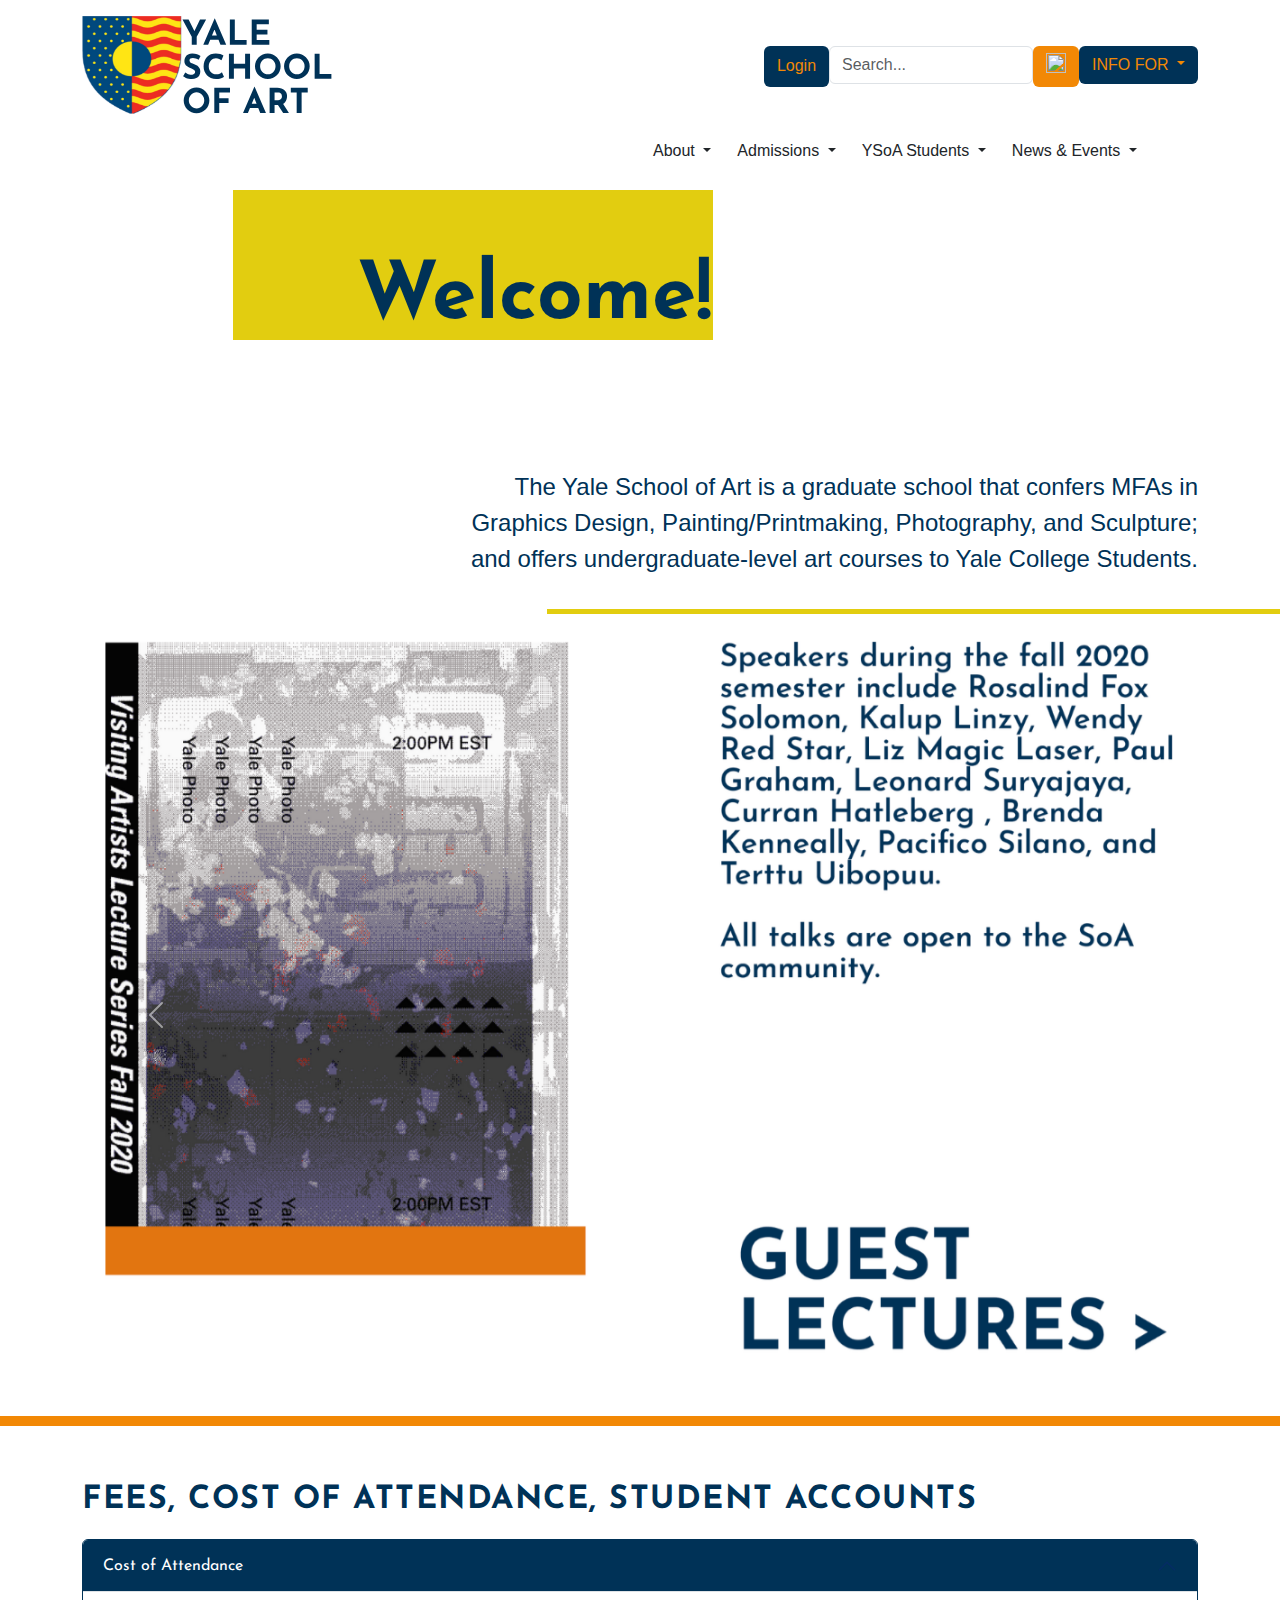
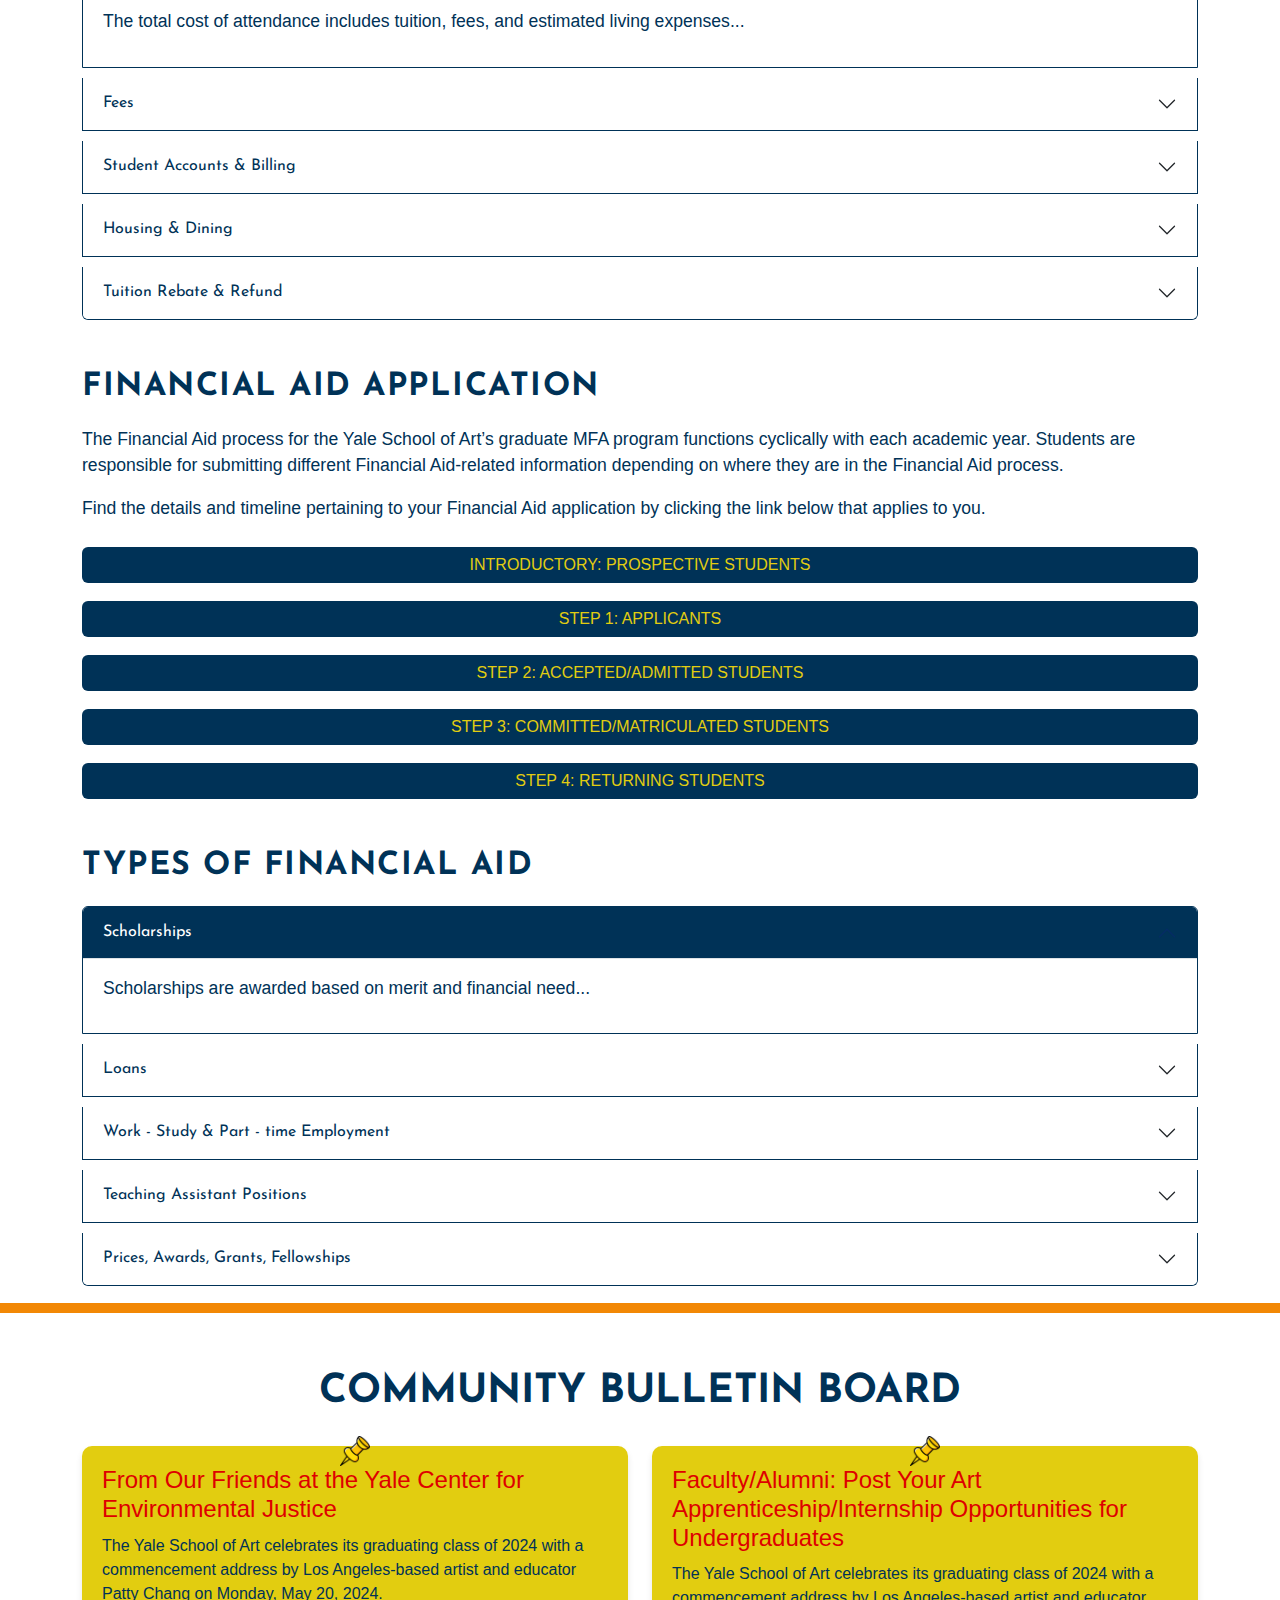
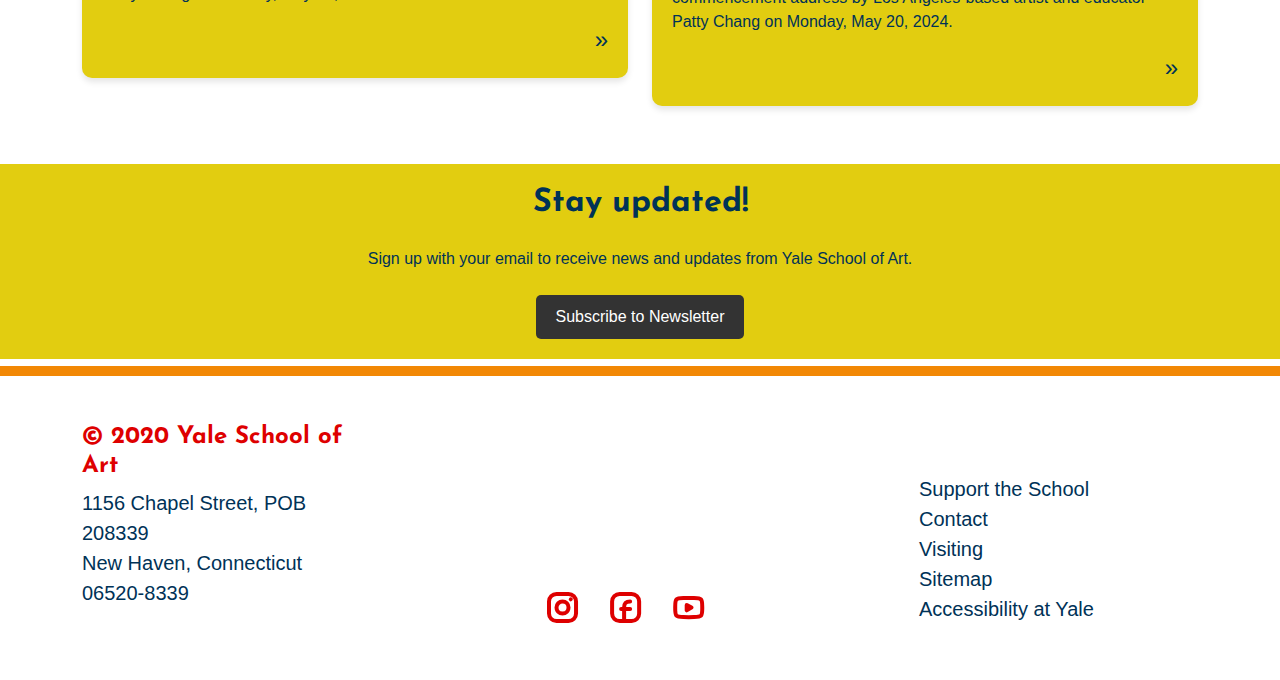
==== commit 655dea24: "Update index.html" ====
--- a/index.html
+++ b/index.html
@@ -143,7 +143,7 @@
       <div class="main-block offset-md-1">
         <div class="rectangle-container">
           <div class="rectangle-div"></div>
-          <h1 class="main-text">WELCOME!</h1>
+          <h1 class="main-text">Welcome!</h1>
         </div>
       </div>
       <div class="container">
